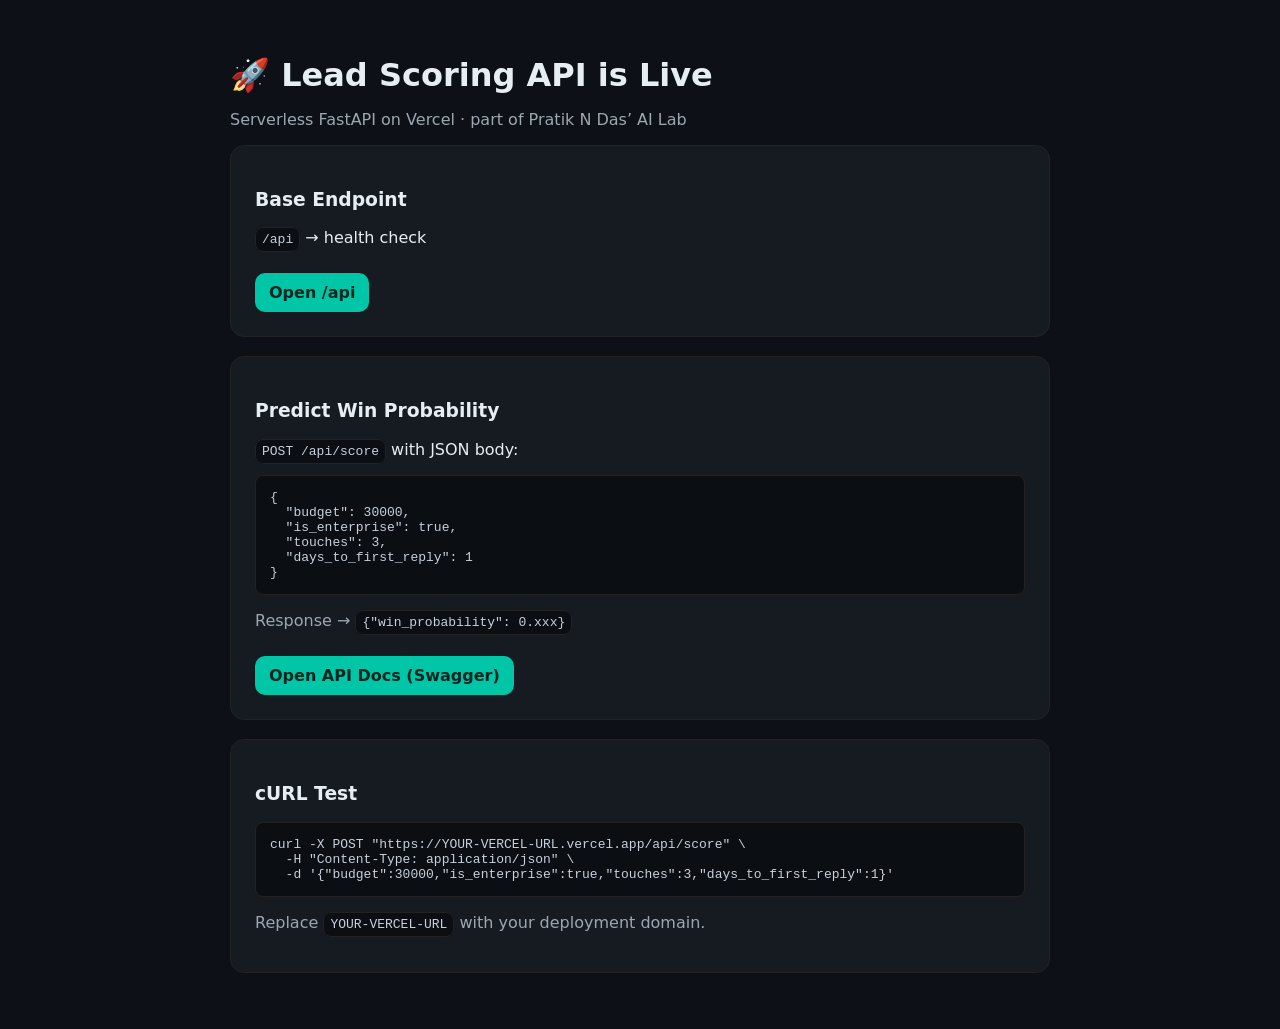
==== demos/leadscore-api/index.html @ b18940e9 "Create index.html" ====
<!DOCTYPE html>
<html lang="en">
<head>
  <meta charset="utf-8" />
  <meta name="viewport" content="width=device-width,initial-scale=1" />
  <title>Lead Scoring API — AI Lab</title>
  <style>
    :root{--bg:#0d1117;--card:#161b22;--fg:#e6edf3;--muted:#9da7b1;--accent:#00c6a7}
    body{margin:0;font-family:Inter,system-ui,Segoe UI,Roboto,Helvetica,Arial;background:var(--bg);color:var(--fg)}
    .wrap{max-width:820px;margin:56px auto;padding:0 20px}
    .card{background:var(--card);border:1px solid #222;border-radius:14px;padding:24px}
    h1{margin:0 0 8px}
    code,pre{background:#0b0f14;border:1px solid #222;color:#c7d0db;border-radius:8px;padding:4px 6px}
    pre{padding:14px;overflow:auto}
    a.btn{display:inline-block;margin-top:10px;padding:10px 14px;border-radius:10px;background:var(--accent);color:#00261f;text-decoration:none;font-weight:700}
    .muted{color:var(--muted)}
  </style>
</head>
<body>
  <div class="wrap">
    <h1>🚀 Lead Scoring API is Live</h1>
    <p class="muted">Serverless FastAPI on Vercel · part of Pratik N Das’ AI Lab</p>

    <div class="card">
      <h3>Base Endpoint</h3>
      <p><code>/api</code> → health check</p>
      <a class="btn" href="./api" target="_blank" rel="noopener">Open /api</a>
    </div>

    <br/>

    <div class="card">
      <h3>Predict Win Probability</h3>
      <p><code>POST /api/score</code> with JSON body:</p>
      <pre>{
  "budget": 30000,
  "is_enterprise": true,
  "touches": 3,
  "days_to_first_reply": 1
}</pre>
      <p class="muted">Response → <code>{"win_probability": 0.xxx}</code></p>
      <a class="btn" href="./api/docs" target="_blank" rel="noopener">Open API Docs (Swagger)</a>
    </div>

    <br/>

    <div class="card">
      <h3>cURL Test</h3>
      <pre>curl -X POST "https://YOUR-VERCEL-URL.vercel.app/api/score" \
  -H "Content-Type: application/json" \
  -d '{"budget":30000,"is_enterprise":true,"touches":3,"days_to_first_reply":1}'</pre>
      <p class="muted">Replace <code>YOUR-VERCEL-URL</code> with your deployment domain.</p>
    </div>
  </div>
</body>
</html>
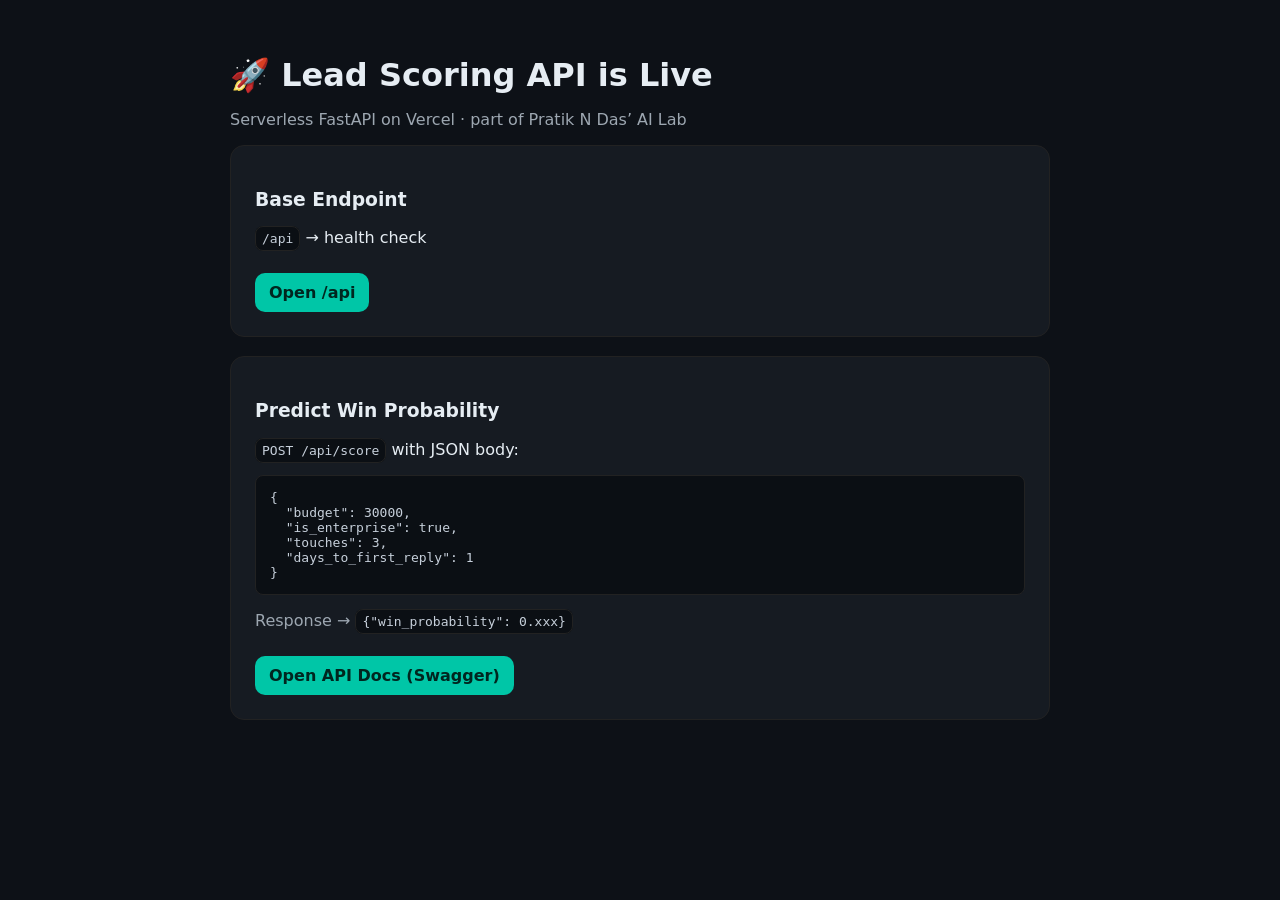
==== commit 9755f49c: "Update index.html" ====
--- a/demos/leadscore-api/index.html
+++ b/demos/leadscore-api/index.html
@@ -41,16 +41,6 @@
       <p class="muted">Response → <code>{"win_probability": 0.xxx}</code></p>
       <a class="btn" href="./api/docs" target="_blank" rel="noopener">Open API Docs (Swagger)</a>
     </div>
-
-    <br/>
-
-    <div class="card">
-      <h3>cURL Test</h3>
-      <pre>curl -X POST "https://YOUR-VERCEL-URL.vercel.app/api/score" \
-  -H "Content-Type: application/json" \
-  -d '{"budget":30000,"is_enterprise":true,"touches":3,"days_to_first_reply":1}'</pre>
-      <p class="muted">Replace <code>YOUR-VERCEL-URL</code> with your deployment domain.</p>
-    </div>
   </div>
 </body>
 </html>
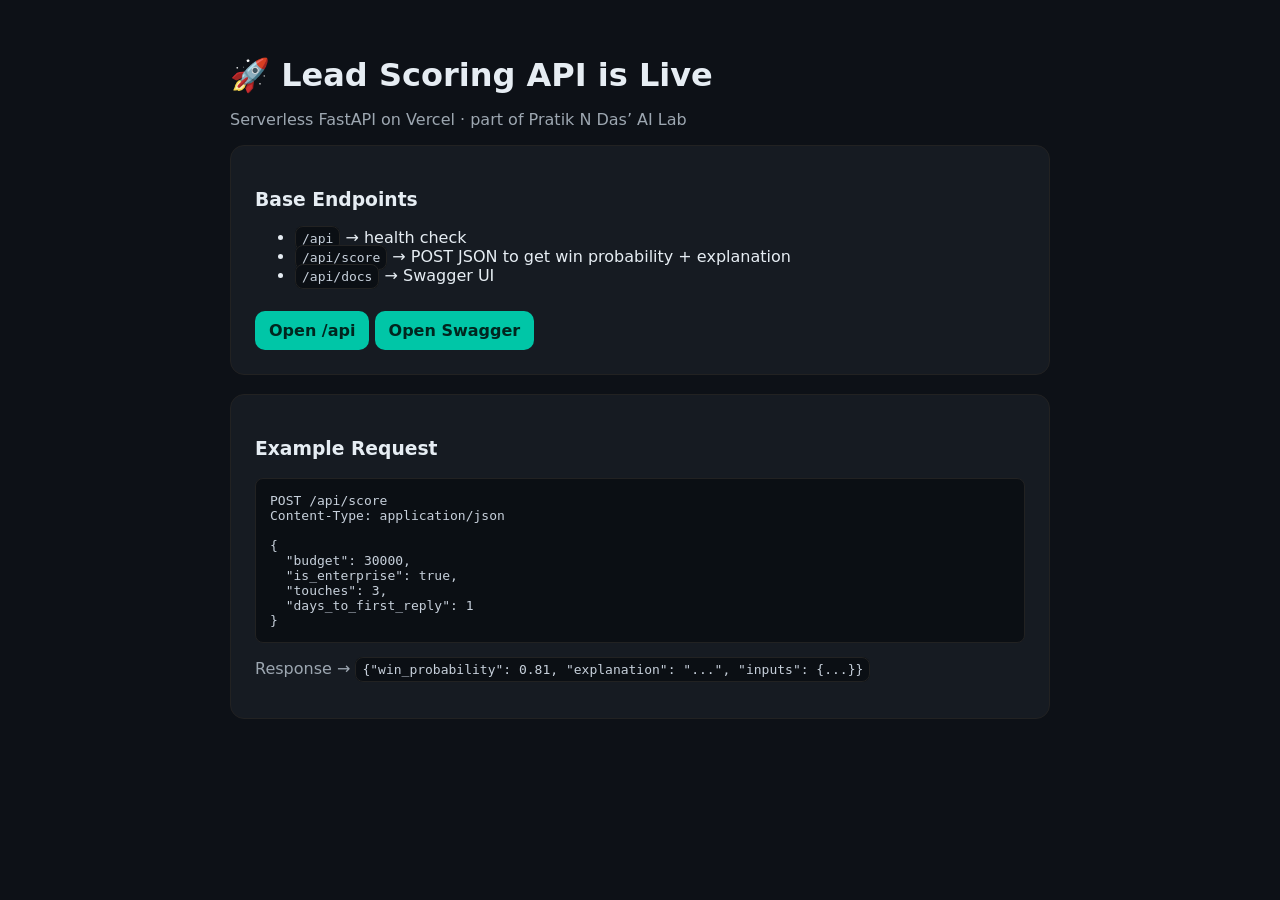
==== commit dc386978: "Add files via upload" ====
--- a/demos/leadscore-api/index.html
+++ b/demos/leadscore-api/index.html
@@ -1,3 +1,4 @@
+
 <!DOCTYPE html>
 <html lang="en">
 <head>
@@ -20,26 +21,29 @@
   <div class="wrap">
     <h1>🚀 Lead Scoring API is Live</h1>
     <p class="muted">Serverless FastAPI on Vercel · part of Pratik N Das’ AI Lab</p>
+    <div class="card">
+      <h3>Base Endpoints</h3>
+      <ul>
+        <li><code>/api</code> → health check</li>
+        <li><code>/api/score</code> → POST JSON to get win probability + explanation</li>
+        <li><code>/api/docs</code> → Swagger UI</li>
+      </ul>
+      <a class="btn" href="./api" target="_blank" rel="noopener">Open /api</a>
+      <a class="btn" href="./api/docs" target="_blank" rel="noopener">Open Swagger</a>
+    </div>
+    <br/>
+    <div class="card">
+      <h3>Example Request</h3>
+      <pre>POST /api/score
+Content-Type: application/json
 
-    <div class="card">
-      <h3>Base Endpoint</h3>
-      <p><code>/api</code> → health check</p>
-      <a class="btn" href="./api" target="_blank" rel="noopener">Open /api</a>
-    </div>
-
-    <br/>
-
-    <div class="card">
-      <h3>Predict Win Probability</h3>
-      <p><code>POST /api/score</code> with JSON body:</p>
-      <pre>{
+{
   "budget": 30000,
   "is_enterprise": true,
   "touches": 3,
   "days_to_first_reply": 1
 }</pre>
-      <p class="muted">Response → <code>{"win_probability": 0.xxx}</code></p>
-      <a class="btn" href="./api/docs" target="_blank" rel="noopener">Open API Docs (Swagger)</a>
+      <p class="muted">Response → <code>{"win_probability": 0.81, "explanation": "...", "inputs": {...}}</code></p>
     </div>
   </div>
 </body>
